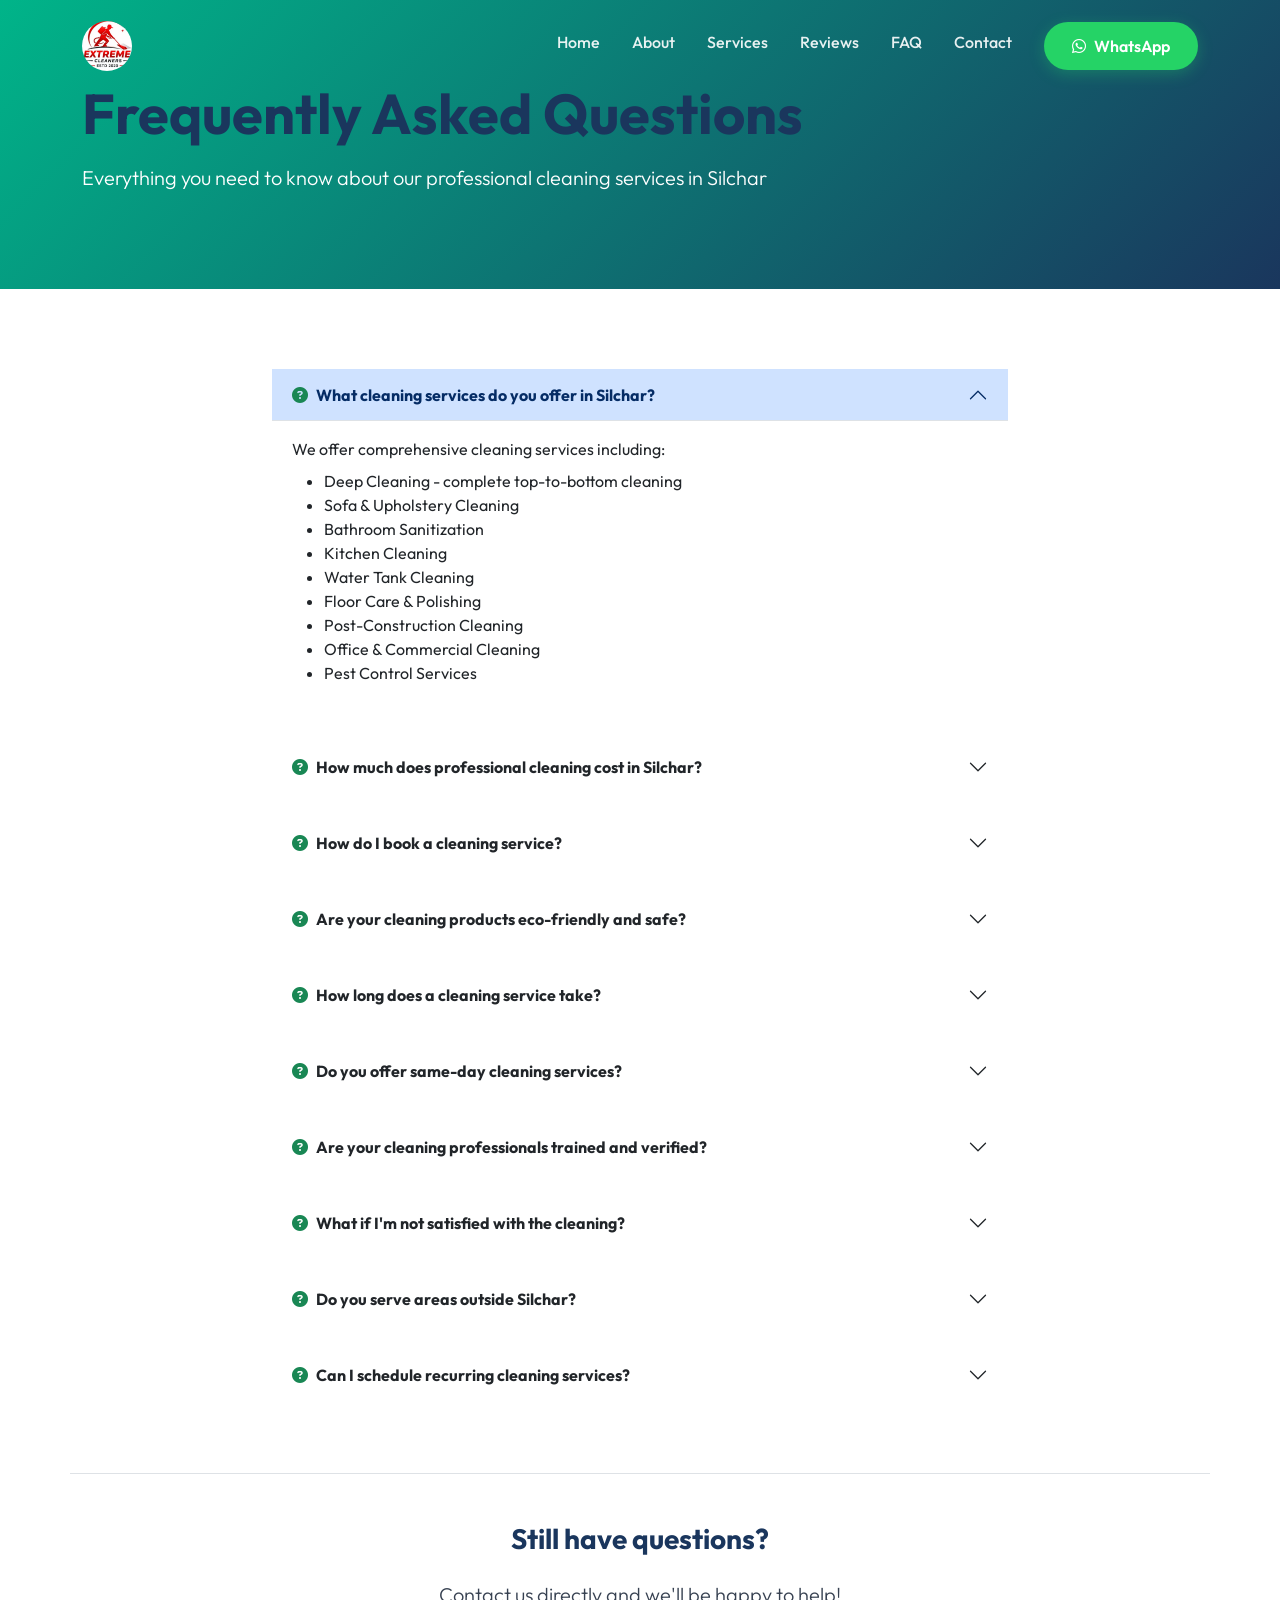
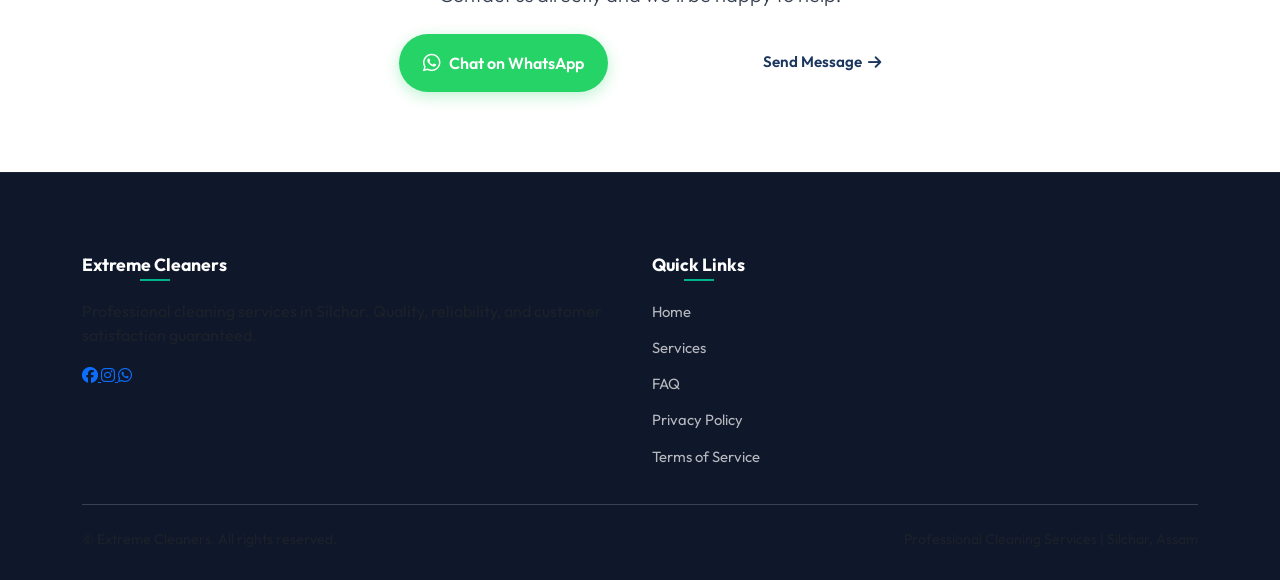
==== faq.html @ c22a032e "first commit" ====
<!DOCTYPE html>
<html lang="en">

<head>
  <meta charset="UTF-8">
  <meta name="viewport" content="width=device-width, initial-scale=1.0">
  <title>FAQ - Professional Cleaning Services in Silchar | Extreme Cleaners</title>
  <meta name="description"
    content="Frequently asked questions about professional cleaning services in Silchar. Learn about our services, pricing, booking process, and cleaning expertise.">
  <meta name="keywords" content="cleaning services FAQ Silchar, professional cleaning questions, booking cleaning services">
  <meta name="robots" content="index, follow">
  <link rel="canonical" href="https://yourwebsite.com/faq.html">

  <!-- Bootstrap 5 CSS -->
  <link href="https://cdn.jsdelivr.net/npm/bootstrap@5.3.2/dist/css/bootstrap.min.css" rel="stylesheet">
  <!-- FontAwesome 6 Icons -->
  <link href="https://cdnjs.cloudflare.com/ajax/libs/font-awesome/6.4.2/css/all.min.css" rel="stylesheet">
  <!-- Custom CSS -->
  <link href="css/style.css" rel="stylesheet">

  <!-- Schema Markup - FAQPage -->
  <script type="application/ld+json">
  {
    "@context": "https://schema.org",
    "@type": "FAQPage",
    "mainEntity": [
      {
        "@type": "Question",
        "name": "What cleaning services do you offer in Silchar?",
        "acceptedAnswer": {
          "@type": "Answer",
          "text": "We offer comprehensive cleaning services including deep cleaning, sofa cleaning, bathroom sanitization, kitchen cleaning, water tank cleaning, floor care, post-construction cleaning, office cleaning, and pest control services across Silchar and surrounding areas."
        }
      },
      {
        "@type": "Question",
        "name": "How much does professional cleaning cost in Silchar?",
        "acceptedAnswer": {
          "@type": "Answer",
          "text": "Our pricing is transparent and affordable. Bathroom cleaning starts at ₹499, sofa cleaning at ₹799, and deep cleaning at ₹1,499. Prices may vary based on property size and specific requirements. Contact us for a free quote."
        }
      },
      {
        "@type": "Question",
        "name": "How do I book a cleaning service?",
        "acceptedAnswer": {
          "@type": "Answer",
          "text": "Booking is easy! Simply click 'Book on WhatsApp' or call us at +919706459608. You can also fill out our contact form on the website. We'll confirm your booking within 24 hours."
        }
      },
      {
        "@type": "Question",
        "name": "Are your cleaning products eco-friendly?",
        "acceptedAnswer": {
          "@type": "Answer",
          "text": "Yes! We use industry-approved, eco-friendly cleaning products that are safe for your family, pets, and the environment. Our products are effective yet gentle on surfaces."
        }
      },
      {
        "@type": "Question",
        "name": "How long does a cleaning service take?",
        "acceptedAnswer": {
          "@type": "Answer",
          "text": "Duration depends on the property size and type of cleaning. Bathroom cleaning typically takes 1-2 hours, sofa cleaning 30-45 minutes, and deep cleaning 3-6 hours. We'll provide an estimate during booking."
        }
      },
      {
        "@type": "Question",
        "name": "Do you offer same-day cleaning services?",
        "acceptedAnswer": {
          "@type": "Answer",
          "text": "Yes, we offer same-day cleaning services subject to availability. Contact us as soon as possible with your requirements, and we'll do our best to accommodate your request."
        }
      },
      {
        "@type": "Question",
        "name": "Are your cleaning professionals trained and verified?",
        "acceptedAnswer": {
          "@type": "Answer",
          "text": "Absolutely! All our cleaning professionals are trained, verified, and background-checked. We ensure high standards of professionalism and reliability."
        }
      },
      {
        "@type": "Question",
        "name": "What if I'm not satisfied with the cleaning?",
        "acceptedAnswer": {
          "@type": "Answer",
          "text": "Customer satisfaction is our priority. If you're not satisfied, we'll re-clean the area at no extra charge or provide a full refund within 48 hours."
        }
      },
      {
        "@type": "Question",
        "name": "Do you serve areas outside Silchar?",
        "acceptedAnswer": {
          "@type": "Answer",
          "text": "While we primarily serve Silchar and the Barak Valley region, we may be able to accommodate requests from nearby areas. Contact us to check availability for your location."
        }
      },
      {
        "@type": "Question",
        "name": "Can I schedule recurring cleaning services?",
        "acceptedAnswer": {
          "@type": "Answer",
          "text": "Yes! We offer flexible recurring cleaning plans - weekly, bi-weekly, or monthly. Regular cleaning helps maintain your space and often comes at a discounted rate."
        }
      }
    ]
  }
  </script>
</head>

<body>
  <!-- Header / Navbar -->
  <nav class="navbar navbar-expand-lg navbar-custom">
    <div class="container">
      <a class="navbar-brand" href="index.html">
        <img src="images/logo.jpg" alt="Extreme Cleaners Logo" class="logo-img">
      </a>
      <button class="navbar-toggler" type="button" data-bs-toggle="collapse" data-bs-target="#navbarNav"
        aria-controls="navbarNav" aria-expanded="false" aria-label="Toggle navigation">
        <span class="toggler-icon"></span>
        <span class="toggler-icon"></span>
        <span class="toggler-icon"></span>
      </button>
      <div class="collapse navbar-collapse" id="navbarNav">
        <ul class="navbar-nav ms-auto">
          <li class="nav-item">
            <a class="nav-link" href="index.html#home">Home</a>
          </li>
          <li class="nav-item">
            <a class="nav-link" href="index.html#about">About</a>
          </li>
          <li class="nav-item">
            <a class="nav-link" href="index.html#services">Services</a>
          </li>
          <li class="nav-item">
            <a class="nav-link" href="index.html#reviews">Reviews</a>
          </li>
          <li class="nav-item">
            <a class="nav-link" href="faq.html">FAQ</a>
          </li>
          <li class="nav-item">
            <a class="nav-link" href="index.html#contact">Contact</a>
          </li>
          <li class="nav-item ms-lg-3 mt-3 mt-lg-0">
            <a href="https://wa.me/919706459608?text=Hi%20Extreme%20Cleaners!%20I%20have%20a%20question%20about%20your%20services."
              target="_blank" class="btn-whatsapp" aria-label="WhatsApp">
              <i class="fa-brands fa-whatsapp"></i>
              <span class="btn-whatsapp-text">WhatsApp</span>
            </a>
          </li>
        </ul>
      </div>
    </div>
  </nav>

  <!-- FAQ Hero Section -->
  <section class="section-padding" style="background: linear-gradient(135deg, #00B489 0%, #1A365D 100%); color: white;">
    <div class="container">
      <h1 class="display-4 fw-bold mb-3">Frequently Asked Questions</h1>
      <p class="lead">Everything you need to know about our professional cleaning services in Silchar</p>
    </div>
  </section>

  <!-- FAQ Content -->
  <section class="section-padding">
    <div class="container">
      <div class="row">
        <div class="col-lg-8 mx-auto">
          <!-- Question 1 -->
          <div class="accordion accordion-flush mb-4" id="faqAccordion1">
            <div class="accordion-item">
              <h2 class="accordion-header">
                <button class="accordion-button fw-bold" type="button" data-bs-toggle="collapse"
                  data-bs-target="#faq1">
                  <i class="fa-solid fa-question-circle me-2 text-success"></i>
                  What cleaning services do you offer in Silchar?
                </button>
              </h2>
              <div id="faq1" class="accordion-collapse collapse show" data-bs-parent="#faqAccordion1">
                <div class="accordion-body">
                  We offer comprehensive cleaning services including:
                  <ul class="mt-2">
                    <li>Deep Cleaning - complete top-to-bottom cleaning</li>
                    <li>Sofa & Upholstery Cleaning</li>
                    <li>Bathroom Sanitization</li>
                    <li>Kitchen Cleaning</li>
                    <li>Water Tank Cleaning</li>
                    <li>Floor Care & Polishing</li>
                    <li>Post-Construction Cleaning</li>
                    <li>Office & Commercial Cleaning</li>
                    <li>Pest Control Services</li>
                  </ul>
                </div>
              </div>
            </div>
          </div>

          <!-- Question 2 -->
          <div class="accordion accordion-flush mb-4" id="faqAccordion2">
            <div class="accordion-item">
              <h2 class="accordion-header">
                <button class="accordion-button fw-bold collapsed" type="button" data-bs-toggle="collapse"
                  data-bs-target="#faq2">
                  <i class="fa-solid fa-question-circle me-2 text-success"></i>
                  How much does professional cleaning cost in Silchar?
                </button>
              </h2>
              <div id="faq2" class="accordion-collapse collapse" data-bs-parent="#faqAccordion2">
                <div class="accordion-body">
                  Our pricing is transparent and competitive:
                  <ul class="mt-2">
                    <li><strong>Bathroom Cleaning:</strong> Starting ₹499</li>
                    <li><strong>Sofa Cleaning:</strong> Starting ₹799</li>
                    <li><strong>Deep Cleaning:</strong> Starting ₹1,499</li>
                    <li><strong>Water Tank Cleaning:</strong> Starting ₹800</li>
                  </ul>
                  <p class="mt-2">Prices vary based on property size and specific requirements. We provide free quotes for all services.</p>
                </div>
              </div>
            </div>
          </div>

          <!-- Question 3 -->
          <div class="accordion accordion-flush mb-4" id="faqAccordion3">
            <div class="accordion-item">
              <h2 class="accordion-header">
                <button class="accordion-button fw-bold collapsed" type="button" data-bs-toggle="collapse"
                  data-bs-target="#faq3">
                  <i class="fa-solid fa-question-circle me-2 text-success"></i>
                  How do I book a cleaning service?
                </button>
              </h2>
              <div id="faq3" class="accordion-collapse collapse" data-bs-parent="#faqAccordion3">
                <div class="accordion-body">
                  Booking is quick and easy:
                  <ol class="mt-2">
                    <li>Click <strong>"WhatsApp Us"</strong> button or call <strong>+919706459608</strong></li>
                    <li>Describe your cleaning needs and preferred date/time</li>
                    <li>Receive a free quote within minutes</li>
                    <li>Confirm your booking once you approve the quote</li>
                  </ol>
                  <p class="mt-2">We'll confirm your booking within 24 hours and send you reminders before the service date.</p>
                </div>
              </div>
            </div>
          </div>

          <!-- Question 4 -->
          <div class="accordion accordion-flush mb-4" id="faqAccordion4">
            <div class="accordion-item">
              <h2 class="accordion-header">
                <button class="accordion-button fw-bold collapsed" type="button" data-bs-toggle="collapse"
                  data-bs-target="#faq4">
                  <i class="fa-solid fa-question-circle me-2 text-success"></i>
                  Are your cleaning products eco-friendly and safe?
                </button>
              </h2>
              <div id="faq4" class="accordion-collapse collapse" data-bs-parent="#faqAccordion4">
                <div class="accordion-body">
                  Yes! We use industry-approved, eco-friendly cleaning products that are:
                  <ul class="mt-2">
                    <li>Safe for families and pets</li>
                    <li>Environmentally friendly</li>
                    <li>Effective on tough stains and dirt</li>
                    <li>Gentle on all surfaces</li>
                    <li>Non-toxic and biodegradable</li>
                  </ul>
                  <p class="mt-2">Your health and the environment are our priorities.</p>
                </div>
              </div>
            </div>
          </div>

          <!-- Question 5 -->
          <div class="accordion accordion-flush mb-4" id="faqAccordion5">
            <div class="accordion-item">
              <h2 class="accordion-header">
                <button class="accordion-button fw-bold collapsed" type="button" data-bs-toggle="collapse"
                  data-bs-target="#faq5">
                  <i class="fa-solid fa-question-circle me-2 text-success"></i>
                  How long does a cleaning service take?
                </button>
              </h2>
              <div id="faq5" class="accordion-collapse collapse" data-bs-parent="#faqAccordion5">
                <div class="accordion-body">
                  Duration depends on the service type:
                  <ul class="mt-2">
                    <li><strong>Bathroom Cleaning:</strong> 1-2 hours</li>
                    <li><strong>Sofa Cleaning:</strong> 30-45 minutes</li>
                    <li><strong>Kitchen Cleaning:</strong> 1-3 hours</li>
                    <li><strong>Deep Cleaning (1-2 BHK):</strong> 3-5 hours</li>
                    <li><strong>Deep Cleaning (3-4 BHK):</strong> 6-8 hours</li>
                  </ul>
                  <p class="mt-2">We'll provide a detailed time estimate during your booking consultation.</p>
                </div>
              </div>
            </div>
          </div>

          <!-- Question 6 -->
          <div class="accordion accordion-flush mb-4" id="faqAccordion6">
            <div class="accordion-item">
              <h2 class="accordion-header">
                <button class="accordion-button fw-bold collapsed" type="button" data-bs-toggle="collapse"
                  data-bs-target="#faq6">
                  <i class="fa-solid fa-question-circle me-2 text-success"></i>
                  Do you offer same-day cleaning services?
                </button>
              </h2>
              <div id="faq6" class="accordion-collapse collapse" data-bs-parent="#faqAccordion6">
                <div class="accordion-body">
                  Yes! We offer same-day cleaning services based on availability. Contact us as soon as possible with your cleaning requirements, and we'll do our best to accommodate your urgent request. For faster response, use our WhatsApp contact option.
                </div>
              </div>
            </div>
          </div>

          <!-- Question 7 -->
          <div class="accordion accordion-flush mb-4" id="faqAccordion7">
            <div class="accordion-item">
              <h2 class="accordion-header">
                <button class="accordion-button fw-bold collapsed" type="button" data-bs-toggle="collapse"
                  data-bs-target="#faq7">
                  <i class="fa-solid fa-question-circle me-2 text-success"></i>
                  Are your cleaning professionals trained and verified?
                </button>
              </h2>
              <div id="faq7" class="accordion-collapse collapse" data-bs-parent="#faqAccordion7">
                <div class="accordion-body">
                  Absolutely! All our professionals are:
                  <ul class="mt-2">
                    <li>Trained in professional cleaning techniques</li>
                    <li>Background-checked and verified</li>
                    <li>Experienced in their respective areas</li>
                    <li>Equipped with proper safety certifications</li>
                    <li>Committed to maintaining hygiene standards</li>
                  </ul>
                  <p class="mt-2">Your safety and trust are our highest priority.</p>
                </div>
              </div>
            </div>
          </div>

          <!-- Question 8 -->
          <div class="accordion accordion-flush mb-4" id="faqAccordion8">
            <div class="accordion-item">
              <h2 class="accordion-header">
                <button class="accordion-button fw-bold collapsed" type="button" data-bs-toggle="collapse"
                  data-bs-target="#faq8">
                  <i class="fa-solid fa-question-circle me-2 text-success"></i>
                  What if I'm not satisfied with the cleaning?
                </button>
              </h2>
              <div id="faq8" class="accordion-collapse collapse" data-bs-parent="#faqAccordion8">
                <div class="accordion-body">
                  Customer satisfaction is our guarantee! If you're not completely satisfied:
                  <ul class="mt-2">
                    <li>We'll re-clean any specific areas at no extra charge</li>
                    <li>We offer a full refund within 48 hours if needed</li>
                    <li>Contact us immediately if you have any concerns</li>
                  </ul>
                  <p class="mt-2">We're confident you'll love our work, but your satisfaction comes first.</p>
                </div>
              </div>
            </div>
          </div>

          <!-- Question 9 -->
          <div class="accordion accordion-flush mb-4" id="faqAccordion9">
            <div class="accordion-item">
              <h2 class="accordion-header">
                <button class="accordion-button fw-bold collapsed" type="button" data-bs-toggle="collapse"
                  data-bs-target="#faq9">
                  <i class="fa-solid fa-question-circle me-2 text-success"></i>
                  Do you serve areas outside Silchar?
                </button>
              </h2>
              <div id="faq9" class="accordion-collapse collapse" data-bs-parent="#faqAccordion9">
                <div class="accordion-body">
                  We primarily serve Silchar and the Barak Valley region. However, we may be able to accommodate requests from nearby areas depending on:
                  <ul class="mt-2">
                    <li>Distance from Silchar</li>
                    <li>Service type requested</li>
                    <li>Current booking schedule</li>
                  </ul>
                  <p class="mt-2">Contact us to check availability for your specific location.</p>
                </div>
              </div>
            </div>
          </div>

          <!-- Question 10 -->
          <div class="accordion accordion-flush mb-4" id="faqAccordion10">
            <div class="accordion-item">
              <h2 class="accordion-header">
                <button class="accordion-button fw-bold collapsed" type="button" data-bs-toggle="collapse"
                  data-bs-target="#faq10">
                  <i class="fa-solid fa-question-circle me-2 text-success"></i>
                  Can I schedule recurring cleaning services?
                </button>
              </h2>
              <div id="faq10" class="accordion-collapse collapse" data-bs-parent="#faqAccordion10">
                <div class="accordion-body">
                  Yes! We offer flexible recurring cleaning plans:
                  <ul class="mt-2">
                    <li><strong>Weekly Cleaning:</strong> Maintain consistent cleanliness</li>
                    <li><strong>Bi-Weekly Cleaning:</strong> Perfect for families</li>
                    <li><strong>Monthly Cleaning:</strong> Cost-effective option</li>
                    <li><strong>Custom Schedules:</strong> Based on your needs</li>
                  </ul>
                  <p class="mt-2">Regular cleaning helps maintain your space and often comes at discounted rates.</p>
                </div>
              </div>
            </div>
          </div>
        </div>
      </div>

      <!-- CTA Section -->
      <div class="row mt-5 pt-5 border-top">
        <div class="col-lg-8 mx-auto text-center">
          <h3 class="mb-4">Still have questions?</h3>
          <p class="lead mb-4">Contact us directly and we'll be happy to help!</p>
          <div class="d-flex flex-wrap gap-3 justify-content-center">
            <a href="https://wa.me/919706459608?text=Hi%20Extreme%20Cleaners!%20I%20have%20a%20question%20about%20your%20services."
              target="_blank" class="btn-whatsapp py-3 px-4 fs-6">
              <i class="fa-brands fa-whatsapp fs-5"></i> Chat on WhatsApp
            </a>
            <a href="tel:+919706459608" class="btn-call py-3 px-4 fs-6">
              <i class="fa-solid fa-phone"></i> Call Us
            </a>
            <a href="index.html#contact" class="btn-learn-more text-decoration-none">
              Send Message <i class="fa-solid fa-arrow-right"></i>
            </a>
          </div>
        </div>
      </div>
    </div>
  </section>

  <!-- Footer -->
  <footer class="footer">
    <div class="container">
      <div class="row g-4">
        <!-- Brand Section -->
        <div class="col-md-6">
          <h4 class="footer-title">Extreme Cleaners</h4>
          <p class="text-muted">Professional cleaning services in Silchar. Quality, reliability, and customer satisfaction guaranteed.</p>
          <div class="social-links">
            <a href="https://www.facebook.com/extremecleaners" target="_blank" class="social-link" aria-label="Facebook">
              <i class="fa-brands fa-facebook"></i>
            </a>
            <a href="https://www.instagram.com/extremecleaners" target="_blank" class="social-link" aria-label="Instagram">
              <i class="fa-brands fa-instagram"></i>
            </a>
            <a href="https://wa.me/919706459608" target="_blank" class="social-link" aria-label="WhatsApp">
              <i class="fa-brands fa-whatsapp"></i>
            </a>
          </div>
        </div>

        <!-- Quick Links -->
        <div class="col-md-6">
          <h4 class="footer-title">Quick Links</h4>
          <ul class="footer-links">
            <li><a href="index.html">Home</a></li>
            <li><a href="index.html#services">Services</a></li>
            <li><a href="faq.html">FAQ</a></li>
            <li><a href="privacy-policy.html">Privacy Policy</a></li>
            <li><a href="terms-of-service.html">Terms of Service</a></li>
          </ul>
        </div>
      </div>

      <hr class="my-4">

      <div class="row align-items-center">
        <div class="col-md-6">
          <p class="text-muted small mb-0">&copy; <span id="current-year"></span> Extreme Cleaners. All rights reserved.</p>
        </div>
        <div class="col-md-6 text-md-end">
          <p class="text-muted small mb-0">Professional Cleaning Services | Silchar, Assam</p>
        </div>
      </div>
    </div>
  </footer>

  <!-- Bootstrap JS -->
  <script src="https://cdn.jsdelivr.net/npm/bootstrap@5.3.2/dist/js/bootstrap.bundle.min.js"></script>
  <!-- Custom JS -->
  <script src="js/main.js"></script>
</body>

</html>
---- css/style.css ----
/* Google Fonts: Outfit */
@import url('https://fonts.googleapis.com/css2?family=Outfit:wght@300;400;500;600;700;800&display=swap');

:root {
  --primary-color: #00B489;
  --primary-hover: #009672;
  --secondary-color: #1A365D;
  --dark-color: #111827;
  --light-color: #F9FAFB;
  --whatsapp-color: #25D366;
  --whatsapp-hover: #20BA5A;
  --body-font: 'Outfit', sans-serif;
  --transition-smooth: all 0.3s cubic-bezier(0.4, 0, 0.2, 1);
  --box-shadow-premium: 0 10px 30px -10px rgba(0, 0, 0, 0.08);
  --box-shadow-hover: 0 20px 40px -15px rgba(0, 180, 137, 0.15);
}

/* Base Styles */
html,
body {
  font-family: var(--body-font);
  color: #374151;
  background-color: #FFFFFF;
  overflow-x: hidden;
}

body {
  scroll-behavior: smooth;
}

h1,
h2,
h3,
h4,
h5,
h6 {
  font-weight: 700;
  color: var(--secondary-color);
}

/* Custom Green Gradient Text */
.text-gradient-green {
  background: linear-gradient(135deg, #00B489 0%, #00d6a3 100%);
  -webkit-background-clip: text;
  -webkit-text-fill-color: transparent;
  display: inline-block;
}

/* Custom Buttons */
.btn-whatsapp {
  background-color: var(--whatsapp-color);
  color: #FFFFFF;
  font-weight: 600;
  padding: 0.75rem 1.75rem;
  border-radius: 50px;
  border: none;
  display: inline-flex;
  align-items: center;
  gap: 8px;
  box-shadow: 0 4px 15px rgba(37, 211, 102, 0.3);
  transition: var(--transition-smooth);
  text-decoration: none;
}

.btn-whatsapp-icon {
  padding: 0.75rem;
  width: 46px;
  min-width: 46px;
  justify-content: center;
  gap: 0;
}

.btn-whatsapp:hover,
.btn-whatsapp:focus {
  background-color: var(--whatsapp-hover);
  color: #FFFFFF;
  transform: translateY(-2px);
  box-shadow: 0 8px 20px rgba(37, 211, 102, 0.4);
}

.btn-call {
  background-color: rgba(255, 255, 255, 0.15);
  backdrop-filter: blur(10px);
  -webkit-backdrop-filter: blur(10px);
  color: #FFFFFF;
  font-weight: 600;
  padding: 0.75rem 1.75rem;
  border-radius: 50px;
  border: 1px solid rgba(255, 255, 255, 0.3);
  display: inline-flex;
  align-items: center;
  gap: 8px;
  transition: var(--transition-smooth);
  text-decoration: none;
}

.btn-call:hover {
  background-color: #FFFFFF;
  color: var(--secondary-color);
  border-color: #FFFFFF;
  transform: translateY(-2px);
}

/* Sticky Navbar */
.navbar-custom {
  position: fixed;
  top: 0;
  left: 0;
  right: 0;
  z-index: 1000;
  padding: 1rem 0;
  transition: var(--transition-smooth);
  background-color: transparent;
}

.navbar-custom.scrolled {
  background-color: #FFFFFF;
  padding: 0.75rem 0;
  box-shadow: 0 4px 20px rgba(0, 0, 0, 0.05);
}

.navbar-custom .navbar-brand {
  font-weight: 800;
  font-size: 1.5rem;
  color: #FFFFFF;
  display: flex;
  align-items: center;
  gap: 8px;
  transition: var(--transition-smooth);
}

.navbar-custom.scrolled .navbar-brand {
  color: var(--secondary-color);
}

.navbar-custom .navbar-brand .logo-img {
  height: 50px;
  width: 50px;
  border-radius: 100%;
  object-fit: contain;
  transition: var(--transition-smooth);
}

.navbar-custom.scrolled .navbar-brand .logo-img {
  height: 40px;
  width: 40px;
}

.navbar-custom .nav-link {
  font-weight: 500;
  color: rgba(255, 255, 255, 0.9);
  padding: 0.5rem 1rem !important;
  transition: var(--transition-smooth);
}

.navbar-custom .nav-link:hover,
.navbar-custom .nav-link.active {
  color: var(--primary-color);
}

.navbar-custom.scrolled .nav-link {
  color: #4B5563;
}

.navbar-custom.scrolled .nav-link:hover,
.navbar-custom.scrolled .nav-link.active {
  color: var(--primary-color);
}

.navbar-custom .navbar-toggler {
  border: none;
  padding: 0.5rem;
  width: 44px;
  height: 44px;
  display: none !important;
  flex-direction: column;
  align-items: center;
  justify-content: center;
  border-radius: 50%;
  transition: transform 0.3s ease;
  background: transparent !important;
}

.navbar-custom .navbar-toggler:hover,
.navbar-custom .navbar-toggler:focus {
  background: transparent !important;
}

.navbar-custom .navbar-toggler:focus {
  box-shadow: none !important;
}

.navbar-custom .toggler-icon {
  width: 24px;
  height: 2px;
  background-color: #FFFFFF;
  display: block;
  margin: 4px 0;
  transition: transform 0.35s ease, opacity 0.35s ease, width 0.35s ease;
  transform-origin: center;
  opacity: 1;
  transform: none;
}

.navbar-custom.scrolled .toggler-icon {
  background-color: var(--secondary-color);
}

.navbar-custom .navbar-toggler[aria-expanded="false"] .toggler-icon {
  opacity: 1;
  transform: none;
}

.navbar-custom .navbar-toggler[aria-expanded="true"] .toggler-icon:nth-child(1) {
  transform: translateY(8px) rotate(45deg);
}

.navbar-custom .navbar-toggler[aria-expanded="true"] .toggler-icon:nth-child(2) {
  opacity: 0;
  transform: scaleX(0);
}

.navbar-custom .navbar-toggler[aria-expanded="true"] .toggler-icon:nth-child(3) {
  transform: translateY(-8px) rotate(-45deg);
}

/* Hero Section */
.hero-section {
  position: relative;
  min-height: 100vh;
  display: flex;
  align-items: center;
  padding: 120px 0 80px 0;
  background-size: cover;
  background-position: center;
  background-repeat: no-repeat;
  color: #FFFFFF;
  overflow: hidden;
}

.hero-overlay {
  position: absolute;
  top: 0;
  left: 0;
  right: 0;
  bottom: 0;
  background: linear-gradient(135deg, rgba(26, 54, 93, 0.9) 0%, rgba(17, 24, 39, 0.8) 100%);
  z-index: 1;
}

.hero-content {
  position: relative;
  z-index: 2;
}

.hero-badge {
  background-color: rgba(255, 255, 255, 0.08);
  border: 1px solid rgba(255, 255, 255, 0.15);
  backdrop-filter: blur(10px);
  -webkit-backdrop-filter: blur(10px);
  padding: 6px 16px;
  border-radius: 50px;
  font-size: 0.875rem;
  font-weight: 500;
  display: inline-flex;
  align-items: center;
  gap: 8px;
  margin-bottom: 1.5rem;
}

.hero-badge .status-dot {
  width: 8px;
  height: 8px;
  background-color: var(--primary-color);
  border-radius: 50%;
  display: inline-block;
  box-shadow: 0 0 10px var(--primary-color);
}

.hero-title {
  font-size: 3.5rem;
  font-weight: 800;
  line-height: 1.2;
  margin-bottom: 1.5rem;
  color: #eef1f5;
}

@media (max-width: 768px) {
  .hero-title {
    font-size: 2.5rem;
  }
}

.hero-desc {
  font-size: 1.125rem;
  color: rgba(255, 255, 255, 0.8);
  max-width: 650px;
  margin-bottom: 2.5rem;
  line-height: 1.6;
}

/* Hero Trust Ribbon */
.hero-ribbon {
  position: relative;
  z-index: 2;
  margin-top: 4rem;
}

.ribbon-item {
  background-color: rgba(255, 255, 255, 0.08);
  border: 1px solid rgba(255, 255, 255, 0.12);
  backdrop-filter: blur(10px);
  -webkit-backdrop-filter: blur(10px);
  padding: 10px 20px;
  border-radius: 50px;
  display: inline-flex;
  align-items: center;
  gap: 10px;
  font-size: 0.9rem;
  font-weight: 500;
  color: #FFFFFF;
  margin: 5px;
}

.ribbon-item i {
  color: var(--primary-color);
}

/* Sections General */
.section-padding {
  padding: 80px 0;
}

.section-title-tag {
  font-size: 0.875rem;
  font-weight: 700;
  color: var(--primary-color);
  letter-spacing: 2px;
  text-transform: uppercase;
  margin-bottom: 0.5rem;
  display: block;
}

.section-title {
  font-size: 2.25rem;
  font-weight: 800;
  color: var(--secondary-color);
  margin-bottom: 1rem;
}

.section-desc {
  color: #6B7280;
  max-width: 600px;
  margin: 0 auto 3rem auto;
  font-size: 1.05rem;
}

/* About Section Styles */
.about-img-wrapper {
  position: relative;
  padding: 10px;
}

.about-img-wrapper img {
  border: 8px solid #FFFFFF;
  box-shadow: 0 20px 40px rgba(0, 0, 0, 0.08);
  transition: var(--transition-smooth);
}

.about-img-wrapper:hover img {
  transform: translateY(-5px);
  box-shadow: 0 25px 50px rgba(0, 180, 137, 0.12);
}

/* Floating Experience Badge */
.experience-badge {
  position: absolute;
  bottom: 30px;
  right: -20px;
  background: linear-gradient(135deg, var(--secondary-color) 0%, #2A4365 100%);
  color: #FFFFFF;
  padding: 1.25rem 1.75rem;
  border-radius: 20px;
  box-shadow: 0 15px 30px rgba(26, 54, 93, 0.25);
  display: flex;
  align-items: center;
  gap: 15px;
  border: 1px solid rgba(255, 255, 255, 0.1);
  z-index: 10;
}

.exp-years {
  font-size: 2.25rem;
  font-weight: 800;
  line-height: 1;
  background: linear-gradient(135deg, #00B489 0%, #00d6a3 100%);
  -webkit-background-clip: text;
  -webkit-text-fill-color: transparent;
}

.exp-text {
  font-size: 0.85rem;
  font-weight: 600;
  line-height: 1.3;
  letter-spacing: 0.5px;
  text-transform: uppercase;
}

.about-lead {
  font-size: 1.15rem;
  font-weight: 600;
  color: var(--secondary-color);
  line-height: 1.6;
  margin-bottom: 1rem;
}

.about-content-wrapper {
  margin-bottom: 1rem;
}

.about-expandable-text {
  max-height: 0;
  overflow: hidden;
  opacity: 0;
  transition: max-height 0.5s cubic-bezier(0.4, 0, 0.2, 1),
              opacity 0.4s ease;
}

.about-expandable-text.show {
  max-height: 600px;
  opacity: 1;
}

.about-expandable-text .about-text {
  margin-bottom: 1rem;
}

.about-read-more-btn {
  display: inline-flex;
  align-items: center;
  gap: 6px;
  background: none;
  border: 1.5px solid var(--primary-color);
  color: var(--primary-color);
  font-size: 0.875rem;
  font-weight: 600;
  font-family: var(--body-font);
  padding: 6px 18px;
  border-radius: 50px;
  cursor: pointer;
  transition: var(--transition-smooth);
  margin-top: 4px;
}

.about-read-more-btn:hover {
  background: var(--primary-color);
  color: #FFFFFF;
}

.about-read-more-btn i {
  font-size: 0.7rem;
  transition: transform 0.3s ease;
}

.about-read-more-btn.active i {
  transform: rotate(180deg);
}

.about-text {
  font-size: 0.975rem;
  line-height: 1.6;
}

/* Feature Cards */
.about-feature-card {
  background: var(--light-color);
  border: 1px solid rgba(0, 0, 0, 0.03);
  padding: 1.25rem;
  border-radius: 16px;
  transition: var(--transition-smooth);
}

.about-feature-card:hover {
  background: #FFFFFF;
  border-color: rgba(0, 180, 137, 0.15);
  box-shadow: 0 10px 25px rgba(0, 180, 137, 0.05);
  transform: translateY(-3px);
}

.about-feature-icon {
  width: 44px;
  height: 44px;
  background-color: #E6F8F3;
  color: var(--primary-color);
  border-radius: 12px;
  display: flex;
  align-items: center;
  justify-content: center;
  font-size: 1.1rem;
  margin-bottom: 0.75rem;
}

.about-feature-card:hover .about-feature-icon {
  background-color: var(--primary-color);
  color: #FFFFFF;
  box-shadow: 0 4px 12px rgba(0, 180, 137, 0.25);
  transition: var(--transition-smooth);
}

.about-feature-title {
  font-size: 1rem;
  font-weight: 700;
  margin-bottom: 0.35rem;
  color: var(--secondary-color);
}

.about-feature-desc {
  font-size: 0.85rem;
  margin-bottom: 0;
  line-height: 1.4;
}

@media (max-width: 576px) {
  .about-feature-col {
    flex: 0 0 50%;
    max-width: 50%;
  }

  .hero-cta-group {
    flex-wrap: wrap;
  }

  .hero-cta-group .btn-whatsapp,
  .hero-cta-group .btn-learn-more {
    flex: 1 1 calc(50% - 0.5rem);
    min-width: 0;
    width: calc(50% - 0.5rem);
    justify-content: center;
  }
}

/* Learn More Link */
.btn-learn-more {
  color: var(--secondary-color);
  font-weight: 600;
  font-size: 0.95rem;
  display: inline-flex;
  align-items: center;
  gap: 6px;
  transition: var(--transition-smooth);
}

.btn-learn-more:hover {
  color: var(--primary-color);
  transform: translateX(3px);
}

/* Floating Animation */
@keyframes float {
  0% { transform: translateY(0px); }
  50% { transform: translateY(-10px); }
  100% { transform: translateY(0px); }
}

.animate-float {
  animation: float 4s ease-in-out infinite;
}

/* Responsive adjustment for experience badge */
@media (max-width: 576px) {
  .experience-badge {
    right: 10px;
    bottom: 10px;
    padding: 0.75rem 1.25rem;
  }
  .exp-years {
    font-size: 1.75rem;
  }
}

/* Service Cards */
.service-card {
  background: #FFFFFF;
  border-radius: 20px;
  overflow: hidden;
  box-shadow: var(--box-shadow-premium);
  transition: var(--transition-smooth);
  border: 1px solid rgba(0, 0, 0, 0.03);
  height: 100%;
  display: flex;
  flex-direction: column;
}

.service-card:hover {
  transform: translateY(-8px);
  box-shadow: var(--box-shadow-hover);
  border-color: rgba(0, 180, 137, 0.15);
}

.service-img-wrapper {
  position: relative;
  height: 220px;
  overflow: hidden;
}

.service-img {
  width: 100%;
  height: 100%;
  object-fit: cover;
  transition: var(--transition-smooth);
}

.service-card:hover .service-img {
  transform: scale(1.05);
}

.service-icon-badge {
  position: absolute;
  bottom: -20px;
  left: 24px;
  width: 48px;
  height: 48px;
  background-color: var(--primary-color);
  color: #FFFFFF;
  border-radius: 12px;
  display: flex;
  align-items: center;
  justify-content: center;
  font-size: 1.25rem;
  box-shadow: 0 4px 15px rgba(0, 180, 137, 0.3);
  z-index: 2;
}

.service-body {
  padding: 2.5rem 1.5rem 1.5rem 1.5rem;
  flex-grow: 1;
  display: flex;
  flex-direction: column;
}

.service-title {
  font-size: 1.25rem;
  font-weight: 700;
  margin-bottom: 0.75rem;
}

.service-desc-text {
  font-size: 0.95rem;
  color: #6B7280;
  line-height: 1.5;
  margin-bottom: 1.25rem;
  flex-grow: 1;
}

.service-pricing {
  background-color: #E6F8F3;
  color: var(--primary-hover);
  padding: 6px 14px;
  border-radius: 50px;
  font-size: 0.85rem;
  font-weight: 600;
  align-self: flex-start;
  margin-bottom: 1.25rem;
  display: inline-block;
}

.service-card .btn-whatsapp {
  width: 100%;
  justify-content: center;
}

/* Coming Soon Service Card */
.service-card-coming-soon {
  border: 2px dashed rgba(0, 180, 137, 0.35);
  background: linear-gradient(135deg, #f0fdf9 0%, #ecfdf5 50%, #f0f9ff 100%);
}

.service-card-coming-soon:hover {
  border-color: var(--primary-color);
  background: linear-gradient(135deg, #e6f8f3 0%, #e0f7ef 50%, #e8f4fd 100%);
}

.coming-soon-visual {
  height: 220px;
  display: flex;
  flex-direction: column;
  align-items: center;
  justify-content: center;
  gap: 20px;
  background: linear-gradient(135deg, rgba(0, 180, 137, 0.06) 0%, rgba(37, 99, 235, 0.04) 100%);
  position: relative;
  overflow: hidden;
}

.coming-soon-visual::before {
  content: '';
  position: absolute;
  width: 200px;
  height: 200px;
  border-radius: 50%;
  background: radial-gradient(circle, rgba(0, 180, 137, 0.08) 0%, transparent 70%);
  top: 50%;
  left: 50%;
  transform: translate(-50%, -50%);
}

.coming-soon-icon-wrapper {
  width: 72px;
  height: 72px;
  border-radius: 50%;
  background: linear-gradient(135deg, var(--primary-color) 0%, #00d6a3 100%);
  display: flex;
  align-items: center;
  justify-content: center;
  font-size: 1.75rem;
  color: #FFFFFF;
  box-shadow: 0 8px 25px rgba(0, 180, 137, 0.3);
  animation: float 3s ease-in-out infinite;
  position: relative;
  z-index: 1;
}

.coming-soon-dots {
  display: flex;
  gap: 8px;
  position: relative;
  z-index: 1;
}

.coming-soon-dots span {
  width: 8px;
  height: 8px;
  border-radius: 50%;
  background-color: var(--primary-color);
  opacity: 0.4;
  animation: dotBounce 1.4s ease-in-out infinite;
}

.coming-soon-dots span:nth-child(2) {
  animation-delay: 0.2s;
}

.coming-soon-dots span:nth-child(3) {
  animation-delay: 0.4s;
}

@keyframes dotBounce {
  0%, 80%, 100% {
    transform: scale(0.6);
    opacity: 0.3;
  }
  40% {
    transform: scale(1.2);
    opacity: 1;
  }
}

.coming-soon-body {
  text-align: center;
}

.coming-soon-body .service-title {
  color: var(--primary-color);
}

.coming-soon-tag {
  background: linear-gradient(135deg, var(--primary-color) 0%, #00d6a3 100%);
  color: #FFFFFF;
  padding: 5px 16px;
  border-radius: 50px;
  font-size: 0.8rem;
  font-weight: 700;
  letter-spacing: 1px;
  text-transform: uppercase;
  display: inline-block;
  margin-bottom: 1.25rem;
}

/* Before / After Sliders */
.slider-card {
  background-color: #FFFFFF;
  border-radius: 20px;
  overflow: hidden;
  box-shadow: var(--box-shadow-premium);
  border: 1px solid rgba(0, 0, 0, 0.03);
  transition: var(--transition-smooth);
  margin-bottom: 30px;
}

.slider-card:hover {
  box-shadow: 0 15px 35px rgba(0, 0, 0, 0.08);
}

.slider-container {
  position: relative;
  width: 100%;
  height: 250px;
  overflow: hidden;
  user-select: none;
}

.slider-img {
  position: absolute;
  top: 0;
  left: 0;
  width: 100%;
  height: 100%;
  object-fit: cover;
}

/* After image is on top, its width is adjusted by JS */
.after-image-container {
  position: absolute;
  top: 0;
  left: 0;
  width: 100%;
  height: 100%;
  overflow: hidden;
  z-index: 2;
}

.after-image-container img {
  width: 100%;
  height: 100%;
  object-fit: cover;
  pointer-events: none;
}

/* Before image is on the bottom, with CSS filters to make it look dirty */
.before-image-container {
  z-index: 1;
}

.before-image-container img {
  width: 100%;
  height: 100%;
  object-fit: cover;
  /* Let's make it look dirty/aged */
  filter: sepia(0.3) brightness(0.6) contrast(0.85) saturate(0.8);
}

/* Grimy dirty overlay for before image */
.before-image-container::after {
  content: '';
  position: absolute;
  top: 0;
  left: 0;
  right: 0;
  bottom: 0;
  background: radial-gradient(circle, rgba(121, 85, 72, 0.25) 0%, rgba(62, 39, 35, 0.45) 100%);
  pointer-events: none;
  z-index: 2;
}

/* Slider Handle Bar & Circle */
.slider-handle {
  position: absolute;
  top: 0;
  bottom: 0;
  width: 2px;
  background-color: #FFFFFF;
  left: 50%;
  z-index: 3;
  cursor: ew-resize;
}

.slider-button {
  position: absolute;
  top: 50%;
  left: 50%;
  transform: translate(-50%, -50%);
  width: 38px;
  height: 38px;
  background-color: #FFFFFF;
  border-radius: 50%;
  box-shadow: 0 4px 10px rgba(0, 0, 0, 0.25);
  display: flex;
  align-items: center;
  justify-content: center;
  color: var(--secondary-color);
  font-size: 0.9rem;
  pointer-events: none;
}

.slider-button::before,
.slider-button::after {
  content: '';
  position: absolute;
  border: 5px solid transparent;
}

.slider-button::before {
  border-right-color: var(--secondary-color);
  left: 6px;
}

.slider-button::after {
  border-left-color: var(--secondary-color);
  right: 6px;
}

/* Labels on images */
.slider-label {
  position: absolute;
  top: 15px;
  padding: 4px 10px;
  border-radius: 4px;
  font-size: 0.75rem;
  font-weight: 700;
  color: #FFFFFF;
  text-transform: uppercase;
  letter-spacing: 1px;
  z-index: 4;
}

.label-before {
  left: 15px;
  background-color: rgba(220, 38, 38, 0.8);
}

.label-after {
  right: 15px;
  background-color: rgba(0, 180, 137, 0.8);
}

.slider-info {
  padding: 1.25rem 1.5rem;
}

.slider-title-wrapper {
  display: flex;
  align-items: center;
  gap: 8px;
  margin-bottom: 0.25rem;
}

.slider-dot {
  width: 8px;
  height: 8px;
  background-color: var(--primary-color);
  border-radius: 50%;
}

.slider-card-title {
  font-size: 1.05rem;
  font-weight: 700;
  margin: 0;
}

.slider-card-desc {
  font-size: 0.85rem;
  color: #6B7280;
  margin: 0;
}

/* Stats Counter Section */
.why-us-section {
  background-color: var(--light-color);
}

.stat-card {
  background: linear-gradient(135deg, #1e3c72 0%, #2a5298 100%);
  border-radius: 20px;
  padding: 1.35rem 1.25rem;
  text-align: center;
  color: #FFFFFF;
  box-shadow: var(--box-shadow-premium);
  position: relative;
  overflow: hidden;
  height: 100%;
}

.stat-card-1 {
  background: linear-gradient(135deg, #1A365D 0%, #2A4365 100%);
}

.stat-card-2 {
  background: linear-gradient(135deg, #2B6CB0 0%, #3182CE 100%);
}

.stat-card-3 {
  background: linear-gradient(135deg, #00B489 0%, #00d6a3 100%);
}

.stat-card-4 {
  background: linear-gradient(135deg, #0f766e 0%, #0d9488 100%);
}

.stat-number {
  font-size: 2.75rem;
  font-weight: 800;
  margin-bottom: 0.5rem;
  display: block;
}

.stat-label {
  font-size: 0.95rem;
  font-weight: 500;
  opacity: 0.9;
  margin: 0;
}

/* Why Us Grid */
.why-item {
  background: #FFFFFF;
  border-radius: 16px;
  padding: 1.5rem;
  box-shadow: 0 4px 15px rgba(0, 0, 0, 0.02);
  transition: var(--transition-smooth);
  border: 1px solid rgba(0, 0, 0, 0.02);
  display: flex;
  gap: 15px;
  height: 100%;
}

.why-item:hover {
  transform: translateY(-4px);
  box-shadow: var(--box-shadow-premium);
}

.why-icon-box {
  width: 46px;
  height: 46px;
  border-radius: 12px;
  background-color: #E6F8F3;
  color: var(--primary-color);
  display: flex;
  align-items: center;
  justify-content: center;
  font-size: 1.15rem;
  flex-shrink: 0;
}

.why-item-title {
  font-size: 1.1rem;
  font-weight: 700;
  margin-bottom: 0.5rem;
}

.why-item-desc {
  font-size: 0.9rem;
  color: #6B7280;
  line-height: 1.5;
  margin: 0;
}

/* Reviews Carousel Wrapper */
.reviews-carousel-wrapper {
  position: relative;
  display: flex;
  align-items: center;
  gap: 16px;
}

.reviews-carousel-wrapper .reviews-swiper {
  flex: 1;
  min-width: 0;
  overflow: hidden;
  padding-bottom: 40px;
}

/* Reviews Navigation Buttons */
.reviews-nav-btn.swiper-button-next,
.reviews-nav-btn.swiper-button-prev {
  position: relative;
  top: auto;
  left: auto;
  right: auto;
  bottom: auto;
  margin-top: 0;
  width: 48px;
  height: 48px;
  flex-shrink: 0;
  background: #FFFFFF;
  border-radius: 50%;
  box-shadow: 0 4px 16px rgba(0, 0, 0, 0.1);
  border: 1px solid rgba(0, 0, 0, 0.06);
  transition: var(--transition-smooth);
  z-index: 10;
}

.reviews-nav-btn.swiper-button-next::after,
.reviews-nav-btn.swiper-button-prev::after {
  font-size: 16px;
  font-weight: 900;
  color: var(--secondary-color);
  transition: var(--transition-smooth);
}

.reviews-nav-btn.swiper-button-next:hover,
.reviews-nav-btn.swiper-button-prev:hover {
  background: var(--primary-color);
  border-color: var(--primary-color);
  box-shadow: 0 6px 20px rgba(0, 180, 137, 0.35);
  transform: scale(1.08);
}

.reviews-nav-btn.swiper-button-next:hover::after,
.reviews-nav-btn.swiper-button-prev:hover::after {
  color: #FFFFFF;
}

.reviews-nav-btn.swiper-button-next.swiper-button-disabled,
.reviews-nav-btn.swiper-button-prev.swiper-button-disabled {
  opacity: 0.35;
  cursor: not-allowed;
}

/* Swiper Pagination Dots */
.reviews-swiper .swiper-pagination {
  bottom: 0 !important;
  position: relative;
  margin-top: 8px;
}

.reviews-swiper .swiper-pagination-bullet {
  width: 10px;
  height: 10px;
  background: #D1D5DB;
  opacity: 1;
  transition: var(--transition-smooth);
}

.reviews-swiper .swiper-pagination-bullet-active {
  background: var(--primary-color);
  width: 28px;
  border-radius: 5px;
}

/* On medium screens, move buttons below the carousel */
@media (max-width: 1199px) and (min-width: 768px) {
  .reviews-carousel-wrapper {
    flex-direction: column;
    align-items: center;
    gap: 1rem;
  }

  .reviews-carousel-wrapper .reviews-swiper {
    width: 100%;
    order: 1;
  }

  .reviews-nav-btn.swiper-button-prev,
  .reviews-nav-btn.swiper-button-next {
    order: 2;
    position: static;
    transform: none;
    margin: 0 auto;
  }

  .reviews-nav-btn.swiper-button-next:hover,
  .reviews-nav-btn.swiper-button-prev:hover {
    transform: scale(1.08);
  }
}

/* Reviews Section */
.review-card {
  background: #FFFFFF;
  border-radius: 20px;
  padding: 2rem;
  box-shadow: var(--box-shadow-premium);
  border: 1px solid rgba(0, 0, 0, 0.02);
  height: 100%;
  display: flex;
  flex-direction: column;
}

.review-stars {
  color: #FBBF24;
  margin-bottom: 1rem;
}

.review-text {
  font-size: 0.95rem;
  line-height: 1.6;
  color: #4B5563;
  margin-bottom: 0.5rem;
  flex-grow: 1;
  display: -webkit-box;
  -webkit-line-clamp: 3;
  -webkit-box-orient: vertical;
  overflow: hidden;
  transition: all 0.3s ease;
}

.review-text.expanded {
  -webkit-line-clamp: unset;
  display: block;
}

.review-read-more {
  display: none;
  background: none;
  border: none;
  padding: 0;
  color: var(--primary-color);
  font-size: 0.85rem;
  font-weight: 600;
  cursor: pointer;
  margin-bottom: 1rem;
  font-family: var(--body-font);
  transition: var(--transition-smooth);
}

.review-read-more:hover {
  color: var(--primary-hover);
  text-decoration: underline;
}

.review-read-more.visible {
  display: inline-block;
}

.review-user {
  display: flex;
  align-items: center;
  gap: 12px;
}

.review-avatar {
  width: 48px;
  height: 48px;
  border-radius: 50%;
  object-fit: cover;
}

.review-avatar-initials {
  width: 48px;
  height: 48px;
  border-radius: 50%;
  display: flex;
  align-items: center;
  justify-content: center;
  font-size: 1.1rem;
  font-weight: 700;
  color: #FFFFFF;
  text-transform: uppercase;
  flex-shrink: 0;
}

/* Avatar Color Palettes */
.avatar-bg-purple { background-color: #8E24AA; }
.avatar-bg-blue { background-color: #2563EB; }
.avatar-bg-green { background-color: #00B489; }
.avatar-bg-pink { background-color: #EC4899; }
.avatar-bg-indigo { background-color: #4F46E5; }
.avatar-bg-orange { background-color: #F59E0B; }
.avatar-bg-teal { background-color: #0D9488; }
.avatar-bg-violet { background-color: #7C3AED; }

.review-name {
  font-size: 0.95rem;
  font-weight: 700;
  margin: 0;
  color: var(--secondary-color);
}

.review-loc {
  font-size: 0.8rem;
  color: #6B7280;
  margin: 0;
}

.review-badge {
  background-color: #EFF6FF;
  color: #2563EB;
  font-size: 0.75rem;
  font-weight: 600;
  padding: 2px 8px;
  border-radius: 50px;
  display: inline-block;
  margin-top: 4px;
}

.reviews-summary {
  text-align: center;
  margin-top: 3.5rem;
}

.reviews-summary .stars {
  color: #FBBF24;
  font-size: 1.25rem;
  margin-bottom: 0.5rem;
}

.reviews-summary p {
  font-weight: 600;
  color: var(--secondary-color);
  margin: 0;
}

/* Call to Action Section */
.cta-section {
  background-color: var(--secondary-color);
  background-image: radial-gradient(circle at 100% 0%, rgba(0, 180, 137, 0.15) 0%, transparent 50%),
    radial-gradient(circle at 0% 100%, rgba(0, 180, 137, 0.08) 0%, transparent 50%);
  color: #FFFFFF;
}

#contact.section-padding {
  padding: 50px 0;
}

/* Contact Form & Info Card Styles */
.contact-info-card {
  padding: 1.5rem;
  background: rgba(255, 255, 255, 0.03);
  border: 1px solid rgba(255, 255, 255, 0.08);
  border-radius: 24px;
  backdrop-filter: blur(10px);
  -webkit-backdrop-filter: blur(10px);
}

.info-card-title {
  color: #FFFFFF;
  font-size: 1.75rem;
  font-weight: 800;
}

.info-item {
  margin-bottom: 0.5rem;
}

.info-icon {
  width: 42px;
  height: 42px;
  background-color: rgba(0, 180, 137, 0.15);
  color: var(--primary-color);
  border-radius: 50%;
  display: flex;
  align-items: center;
  justify-content: center;
  font-size: 1.05rem;
  flex-shrink: 0;
}

.info-label {
  font-size: 0.75rem;
  font-weight: 600;
  letter-spacing: 0.5px;
  text-transform: uppercase;
}

.info-link,
.info-text {
  color: #FFFFFF;
  font-size: 1.05rem;
  font-weight: 600;
  text-decoration: none;
  transition: var(--transition-smooth);
}

.info-link:hover {
  color: var(--primary-color);
}

/* Form Card (White Container) */
.contact-form-card {
  background: #FFFFFF;
  padding: 1.5rem;
  border-radius: 24px;
  box-shadow: 0 20px 40px rgba(0, 0, 0, 0.15);
  color: var(--secondary-color);
}

.form-card-title {
  font-size: 1.75rem;
  font-weight: 800;
  color: var(--secondary-color);
}

.form-group-custom {
  display: flex;
  flex-direction: column;
  gap: 8px;
}

.form-label-custom {
  font-size: 0.875rem;
  font-weight: 600;
  color: #4B5563;
}

.form-control-custom,
.form-select-custom {
  width: 100%;
  padding: 10px 14px;
  border: 1.5px solid #E5E7EB;
  border-radius: 12px;
  font-size: 0.95rem;
  font-family: var(--body-font);
  color: var(--dark-color);
  background-color: #FFFFFF;
  transition: var(--transition-smooth);
}

.form-control-custom:focus,
.form-select-custom:focus {
  outline: none;
  border-color: var(--primary-color);
  box-shadow: 0 0 0 4px rgba(0, 180, 137, 0.1);
}

.form-control-custom::placeholder {
  color: #9CA3AF;
}

.form-select-custom {
  appearance: none;
  background-image: url("data:image/svg+xml,%3csvg xmlns='http://www.w3.org/2000/svg' viewBox='0 0 16 16'%3e%3cpath fill='none' stroke='%23374151' stroke-linecap='round' stroke-linejoin='round' stroke-width='2' d='m2 5 6 6 6-6'/%3e%3c/svg%3e");
  background-repeat: no-repeat;
  background-position: right 16px center;
  background-size: 12px 12px;
}

.needs-validation.was-validated .form-control-custom:invalid,
.needs-validation.was-validated .form-select-custom:invalid {
  border-color: #DC3545;
}

.invalid-feedback {
  display: none;
  color: #9B1C1C;
  font-size: 0.85rem;
  margin-top: 6px;
}

.needs-validation.was-validated .form-control-custom:invalid ~ .invalid-feedback,
.needs-validation.was-validated .form-select-custom:invalid ~ .invalid-feedback {
  display: block;
}

/* Submit Button */
.btn-submit {
  width: 100%;
  background: linear-gradient(135deg, #00B489 0%, #00d6a3 100%);
  color: #FFFFFF;
  font-weight: 700;
  padding: 10px 20px;
  border-radius: 12px;
  border: none;
  font-size: 1rem;
  display: flex;
  align-items: center;
  justify-content: center;
  gap: 10px;
  box-shadow: 0 4px 15px rgba(0, 180, 137, 0.3);
  transition: var(--transition-smooth);
  cursor: pointer;
}

.btn-submit:hover {
  transform: translateY(-2px);
  box-shadow: 0 8px 25px rgba(0, 180, 137, 0.4);
}

.btn-submit:disabled {
  background: #9CA3AF;
  box-shadow: none;
  cursor: not-allowed;
  transform: none;
}

/* Status Message Display */
#form-result {
  padding: 12px 16px;
  border-radius: 12px;
  font-size: 0.9rem;
  font-weight: 500;
  margin-top: 10px;
}

#form-result.success {
  background-color: #DEF7EC;
  color: #03543F;
  border: 1px solid #BCF0DA;
}

#form-result.error {
  background-color: #FDE8E8;
  color: #9B1C1C;
  border: 1px solid #FBD5D5;
}

/* Mobile responsive padding adjustments */
@media (max-width: 991px) {
  .contact-info-card,
  .contact-form-card {
    padding: 2rem;
  }
}

/* Contact & Footer Social Icon Styles */
.contact-socials {
  border-top: 1px solid rgba(255, 255, 255, 0.1);
  padding-top: 15px;
}

.social-icon-btn {
  width: 38px;
  height: 38px;
  background-color: rgba(255, 255, 255, 0.08);
  border: 1px solid rgba(255, 255, 255, 0.1);
  color: #FFFFFF;
  border-radius: 50%;
  display: flex;
  align-items: center;
  justify-content: center;
  font-size: 1rem;
  transition: var(--transition-smooth);
  text-decoration: none;
}

.social-icon-btn:hover {
  background-color: var(--primary-color);
  border-color: var(--primary-color);
  color: #FFFFFF;
  transform: translateY(-3px);
  box-shadow: 0 5px 15px rgba(0, 180, 137, 0.3);
}

.footer-social-link {
  width: 36px;
  height: 36px;
  border-radius: 50%;
  background-color: rgba(255, 255, 255, 0.05);
  border: 1px solid rgba(255, 255, 255, 0.1);
  color: rgba(255, 255, 255, 0.7);
  display: flex;
  align-items: center;
  justify-content: center;
  font-size: 0.95rem;
  transition: var(--transition-smooth);
  text-decoration: none;
}

.footer-social-link:hover {
  background-color: var(--primary-color);
  border-color: var(--primary-color);
  color: #FFFFFF;
  transform: translateY(-3px);
  box-shadow: 0 4px 10px rgba(0, 180, 137, 0.35);
}

/* Footer Styles */
.footer {
  background-color: #0F172A;
  color: rgba(255, 255, 255, 0.7);
  padding: 80px 0 30px 0;
  border-top: 1px solid rgba(255, 255, 255, 0.05);
}

.footer-logo {
  font-weight: 800;
  font-size: 1.5rem;
  color: #FFFFFF;
  display: inline-flex;
  align-items: center;
  gap: 8px;
  margin-bottom: 1.25rem;
}

.footer-logo .footer-logo-img {
  height: 70px;
  width: 70px;
  border-radius: 100%;
  object-fit: contain;
}

.footer-desc {
  font-size: 0.925rem;
  line-height: 1.6;
  margin-bottom: 1.5rem;
}

.footer-title {
  color: #FFFFFF;
  font-size: 1.1rem;
  font-weight: 700;
  margin-bottom: 1.5rem;
  position: relative;
  display: inline-block;
}

.footer-title::after {
  content: '';
  position: absolute;
  left: 50%;
  transform: translateX(-50%);
  bottom: -6px;
  width: 30px;
  height: 2px;
  background-color: var(--primary-color);
}

.footer-links {
  list-style: none;
  padding: 0;
  margin: 0;
}

.footer-links li {
  margin-bottom: 0.75rem;
}

.footer-links a {
  color: rgba(255, 255, 255, 0.7);
  text-decoration: none;
  transition: var(--transition-smooth);
  font-size: 0.925rem;
  display: inline-block;
}

.footer-links a:hover {
  color: var(--primary-color);
  transform: translateX(3px);
}

.contact-item {
  display: flex;
  gap: 12px;
  margin-bottom: 1rem;
  font-size: 0.925rem;
}

.contact-item i {
  color: var(--primary-color);
  margin-top: 4px;
  flex-shrink: 0;
}

.footer-bottom {
  margin-top: 50px;
  padding-top: 25px;
  border-top: 1px solid rgba(255, 255, 255, 0.05);
  font-size: 0.875rem;
}

/* Floating WhatsApp Badge */
.floating-whatsapp {
  position: fixed;
  bottom: 24px;
  right: 24px;
  z-index: 999;
}

/* Animation Styles */
.animate-on-scroll {
  opacity: 0;
  transform: translateY(20px);
  transition: opacity 0.6s ease-out, transform 0.6s ease-out;
}

.animate-on-scroll.appear {
  opacity: 1;
  transform: translateY(0);
}

/* Reviews section - mobile friendliness */
@media (max-width: 768px) {
  .reviews-carousel-wrapper {
    flex-direction: column;
    align-items: stretch;
    gap: 1rem;
  }

  .reviews-carousel-wrapper .reviews-swiper {
    width: 100%;
    padding-bottom: 18px;
  }

  .review-card {
    padding: 1.25rem 1rem;
    border-radius: 14px;
  }

  .review-text {
    font-size: 0.98rem;
    line-height: 1.5;
    -webkit-line-clamp: 4;
  }

  .review-user {
    gap: 10px;
    align-items: center;
  }

  .review-avatar,
  .review-avatar-initials {
    width: 52px;
    height: 52px;
  }

  .review-name { font-size: 0.98rem; }
  .review-loc { font-size: 0.78rem; }

  /* Hide large nav buttons on small screens and rely on pagination dots / swipe */
  .reviews-nav-btn {
    display: none;
  }

  .reviews-swiper .swiper-pagination {
    display: flex;
    justify-content: center;
    margin-top: 8px;
  }
}

@media (max-width: 480px) {
  .review-card {
    padding: 1rem;
  }

  .review-text {
    -webkit-line-clamp: 5;
    font-size: 0.96rem;
  }

  .review-avatar,
  .review-avatar-initials {
    width: 44px;
    height: 44px;
  }

  .review-user { gap: 8px; }
}

/* WhatsApp nav button: show text on desktop, icon-only in mobile sidebar */
.btn-whatsapp .btn-whatsapp-text {
  display: inline-block;
}

@media (max-width: 991px) {
  /* When the navbar collapse acts as a sidebar, make the WhatsApp link compact */
  .navbar-custom .navbar-collapse .btn-whatsapp {
    padding: 0.65rem;
    width: 105px;
    min-width: 56px;
    justify-content: center;
    gap: 0;
    border: 1px solid rgba(0,0,0,0.06);
    background-color: #FFFFFF;
    transition: box-shadow 0.22s ease, transform 0.12s ease, background-color 0.2s ease;
    display: inline-flex;
    align-items: center;
    justify-content: center;
    color: var(--whatsapp-color);
  }

  .navbar-custom .navbar-collapse .btn-whatsapp .btn-whatsapp-text {
    display: none;
  }

  .navbar-custom .navbar-collapse .btn-whatsapp i {
    font-size: 1.35rem;
    color: var(--whatsapp-color);
  }

  .navbar-custom .navbar-collapse .btn-whatsapp:hover {
    box-shadow: 0 6px 18px rgba(0,0,0,0.12);
    transform: translateY(-2px);
    background-color: #F7FFF9;
  }

  .navbar-custom .navbar-collapse .btn-whatsapp:focus {
    outline: none;
    box-shadow: 0 0 0 4px rgba(0,180,137,0.12);
  }
}

/* Mobile responsiveness improvements */
@media (max-width: 991px) {
  .navbar-custom {
    padding: 0.75rem 0;
  }

  .navbar-custom .nav-link {
    padding: 0.4rem 0.6rem !important;
    font-size: 0.95rem;
  }

  .hero-section {
    padding: 100px 0 55px;
  }

  .hero-title {
    font-size: 2.4rem;
  }

  .hero-desc {
    font-size: 1rem;
    max-width: 100%;
    margin-bottom: 1.75rem;
  }

  .hero-content .d-flex {
    flex-direction: column;
    gap: 1rem;
  }

  .btn-whatsapp,
  .btn-call {
    width: 100%;
    justify-content: center;
    padding: 0.95rem 1rem;
  }

  .hero-ribbon {
    margin-top: 2rem;
  }

  .ribbon-item {
    width: calc(50% - 10px);
    margin: 5px;
  }

  .section-title {
    font-size: 2rem;
  }

  .about-img-wrapper img {
    max-width: 100%;
  }

  .service-img-wrapper {
    height: 200px;
  }

  .service-body {
    padding: 1.8rem 1.25rem 1.25rem;
  }

  .slider-container {
    height: 210px;
  }

  .reviews-carousel-wrapper {
    flex-direction: column;
    gap: 1.5rem;
  }

  .reviews-nav-btn {
    width: 44px;
    height: 44px;
  }

  .review-card {
    padding: 1.5rem;
  }

  .contact-form-card,
  .contact-info-card {
    padding: 1.5rem;
  }

  #contact.section-padding {
    padding: 55px 0;
  }

  .footer {
    padding: 60px 0 25px 0;
  }
}

@media (max-width: 768px) {
  .navbar-custom {
    padding: 0.6rem 0;
  }

  .navbar-custom .navbar-collapse {
    position: fixed;
    top: 0;
    left: 0;
    width: 50vw;
    max-width: 360px;
    height: 100vh;
    background-color: #FFFFFF;
    padding: 1.5rem 1.25rem;
    transform: translateX(-100%);
    transition: transform 0.35s ease;
    z-index: 999;
    overflow-y: auto;
    box-shadow: 4px 0 30px rgba(0, 0, 0, 0.12);
  }

  .navbar-custom .navbar-collapse.show {
    transform: translateX(0);
  }

  .navbar-custom .navbar-nav {
    flex-direction: column;
    gap: 0.5rem;
  }

  .navbar-custom .nav-link {
    color: var(--secondary-color);
    font-size: 1.05rem;
    padding: 0.5rem 0 !important;
  }

  @media (max-width: 991px) {
    .navbar-custom .navbar-toggler {
      display: inline-flex !important;
      margin-left: auto;
      background: transparent !important;
    }

    .navbar-custom .navbar-collapse {
      position: fixed;
      top: 0;
      left: 0;
      width: 50vw;
      max-width: 360px;
      height: 100vh;
      background-color: #FFFFFF;
      padding: 1.5rem 1.25rem;
      transform: translateX(-100%);
      transition: transform 0.35s ease;
      z-index: 999;
      overflow-y: auto;
      box-shadow: 4px 0 30px rgba(0, 0, 0, 0.12);
    }

    .navbar-custom .navbar-collapse.show {
      transform: translateX(0);
    }

    .navbar-custom .navbar-nav {
      flex-direction: column;
      gap: 0.5rem;
    }

    .navbar-custom .nav-link {
      color: var(--secondary-color);
      font-size: 1.05rem;
      padding: 0.5rem 0 !important;
    }
  }

  .navbar-custom .navbar-brand {
    font-size: 1.25rem;
  }

  .hero-title {
    font-size: 2rem;
  }

  .hero-desc {
    font-size: 0.98rem;
  }

  .hero-content {
    padding: 0 1rem;
  }

  .hero-badge {
    padding: 8px 14px;
    font-size: 0.85rem;
  }

  .ribbon-item {
    width: 100%;
    margin: 6px 0;
  }

  .section-title {
    font-size: 1.9rem;
  }

  .service-img-wrapper {
    height: 180px;
  }

  .review-text {
    -webkit-line-clamp: 4;
  }

  .reviews-nav-btn {
    position: static;
    margin: 0 auto;
  }

  .form-card-title {
    font-size: 1.55rem;
  }

  .form-group-custom {
    gap: 6px;
  }

  .btn-submit,
  .btn-whatsapp,
  .btn-call {
    font-size: 0.95rem;
    padding: 0.85rem 1rem;
  }
}

@media (max-width: 576px) {
  .hero-section {
    padding: 90px 0 45px;
  }

  .hero-title {
    font-size: 1.85rem;
  }

  .hero-desc {
    font-size: 0.95rem;
  }

  .btn-whatsapp,
  .btn-call {
    width: 100%;
  }

  .section-title {
    font-size: 1.75rem;
  }

  .service-img-wrapper {
    height: 160px;
  }

  .slider-container {
    height: 180px;
  }

  .reviews-nav-btn {
    width: 40px;
    height: 40px;
  }

  .contact-form-card,
  .contact-info-card {
    padding: 1rem;
  }

  .footer {
    padding: 45px 0 20px 0;
  }

  .footer-title {
    font-size: 1rem;
    display: block;
  }

  .footer-links a,
  .info-link,
  .info-text {
    font-size: 0.9rem;
  }

  .footer-bottom {
    font-size: 0.8rem;
    text-align: center;
  }
}

/* Make primary WhatsApp CTAs responsive on small screens */
@media (max-width: 768px) {
  /* primary hero and slider CTAs */
  .btn-whatsapp.py-3.px-4.fs-5,
  .btn-whatsapp.py-3.px-4 {
    width: 100% !important;
    max-width: 100%;
    padding: 12px 14px !important;
    font-size: 0.95rem !important;
    border-radius: 12px !important;
    display: inline-flex !important;
    align-items: center;
    justify-content: center;
    gap: 10px;
  }

  /* ensure icon size and spacing inside these CTAs */
  .btn-whatsapp .fa-whatsapp {
    font-size: 1.25rem !important;
    margin-right: 8px;
  }

  /* reduce hero button font size slightly */
  .hero-section .btn-whatsapp {
    font-size: 0.95rem;
    padding: 10px 14px;
  }
}

/* Footer responsive tweaks */
@media (max-width: 991px) {
  .footer {
    padding: 40px 1.25rem 20px;
  }

  .footer .row.g-4 {
    display: flex;
    flex-wrap: wrap;
    gap: 1.5rem;
    justify-content: center;
  }

  .footer-about-col,
  .footer-contact-col {
    flex: 0 0 100%;
  }

  .footer-links-col,
  .footer-services-col {
    flex: 1 1 calc(50% - 0.75rem);
    min-width: 220px;
    max-width: 320px;
    margin: 0 auto;
  }

  .footer-links-col .footer-title,
  .footer-services-col .footer-title {
    text-align: center;
  }

  .footer-links-col .footer-links,
  .footer-services-col .footer-links {
    align-items: center;
  }

  .footer-logo,
  .footer-desc,
  .footer-title,
  .footer-links {
    text-align: left;
  }

  .footer-links {
    display: flex;
    flex-direction: column;
    gap: 0.5rem;
  }

  .contact-item {
    align-items: flex-start;
  }

  .footer-logo .footer-logo-img {
    height: 60px;
    width: 60px;
  }

  .footer-bottom {
    text-align: center;
    margin-top: 1.25rem;
    padding-top: 15px;
  }

  .floating-whatsapp {
    right: 16px;
    bottom: 16px;
  }
}

@media (max-width: 576px) {
  .footer {
    padding: 30px 1rem 16px;
  }

  .footer-desc,
  .footer-title,
  .footer-links {
    text-align: center;
  }

  .footer-logo{
    text-align: center;
    margin-bottom: unset;
  }

  .footer .row.g-4 {
    display: flex;
    flex-wrap: wrap;
    gap: 1rem;
    justify-content: center;
    align-items: flex-start;
  }

  .footer-about-col,
  .footer-contact-col {
    flex: 0 0 100%;
    width: 100%;
    min-width: auto;
  }

  .footer-links-col,
  .footer-services-col {
    flex: 0 0 calc(50% - 0.5rem);
    width: calc(50% - 0.5rem);
    min-width: 140px;
  }

  .footer-links {
    align-items: center;
  }

  .stats-row > .col-lg-3.col-sm-6,
  .row.g-4.text-center > .col-lg-3.col-sm-6 {
    flex: 0 0 50% !important;
    max-width: 50% !important;
    width: 50% !important;
  }

  .footer-brand-row {
    display: flex;
    align-items: center;
    justify-content: center;
    gap: 0.75rem;
    margin-bottom: 1rem;
    flex-wrap: wrap;
  }

  .footer-logo .footer-logo-img {
    height: 40px;
    width: 40px;
  }

  .footer-socials {
    display: flex;
    align-items: center;
    gap: 0.5rem;
  }

  .footer-social-link {
    width: 40px;
    height: 40px;
  }

  .footer-bottom {
    font-size: 0.85rem;
  }
}
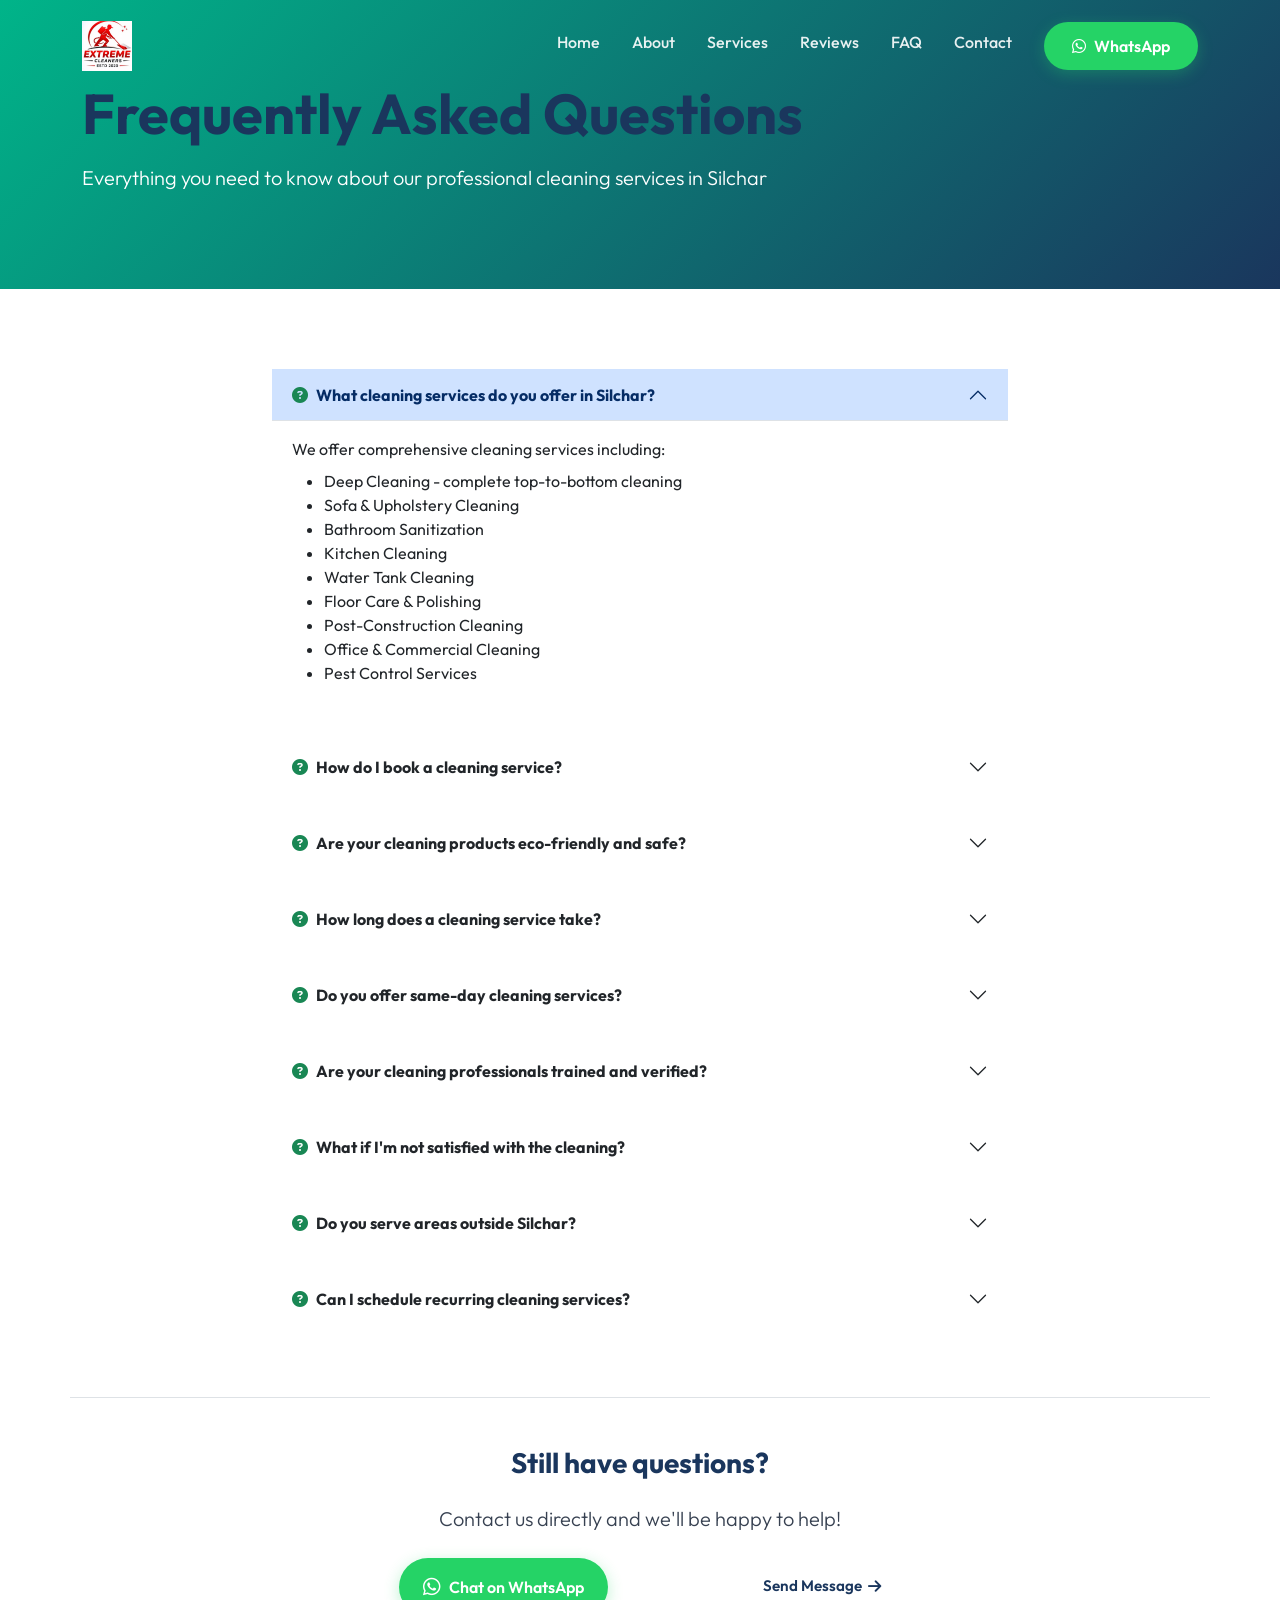
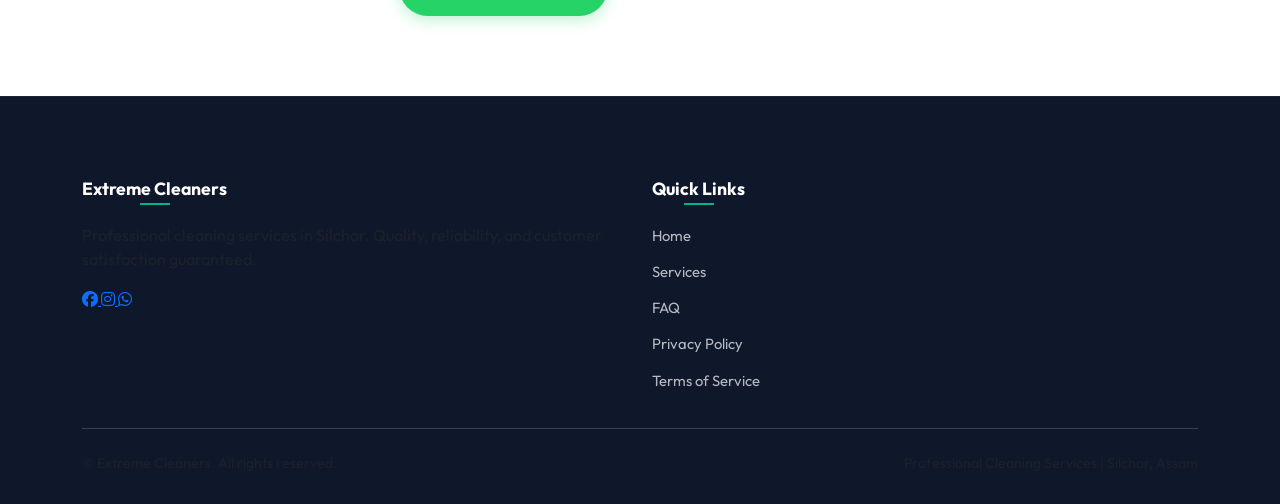
==== commit 54cfdb8c: "fixedprice" ====
--- a/faq.html
+++ b/faq.html
@@ -6,7 +6,7 @@
   <meta name="viewport" content="width=device-width, initial-scale=1.0">
   <title>FAQ - Professional Cleaning Services in Silchar | Extreme Cleaners</title>
   <meta name="description"
-    content="Frequently asked questions about professional cleaning services in Silchar. Learn about our services, pricing, booking process, and cleaning expertise.">
+    content="Frequently asked questions about professional cleaning services in Silchar. Learn about our services, booking process, and cleaning expertise.">
   <meta name="keywords" content="cleaning services FAQ Silchar, professional cleaning questions, booking cleaning services">
   <meta name="robots" content="index, follow">
   <link rel="canonical" href="https://yourwebsite.com/faq.html">
@@ -30,14 +30,6 @@
         "acceptedAnswer": {
           "@type": "Answer",
           "text": "We offer comprehensive cleaning services including deep cleaning, sofa cleaning, bathroom sanitization, kitchen cleaning, water tank cleaning, floor care, post-construction cleaning, office cleaning, and pest control services across Silchar and surrounding areas."
-        }
-      },
-      {
-        "@type": "Question",
-        "name": "How much does professional cleaning cost in Silchar?",
-        "acceptedAnswer": {
-          "@type": "Answer",
-          "text": "Our pricing is transparent and affordable. Bathroom cleaning starts at ₹499, sofa cleaning at ₹799, and deep cleaning at ₹1,499. Prices may vary based on property size and specific requirements. Contact us for a free quote."
         }
       },
       {
@@ -196,31 +188,6 @@
             </div>
           </div>
 
-          <!-- Question 2 -->
-          <div class="accordion accordion-flush mb-4" id="faqAccordion2">
-            <div class="accordion-item">
-              <h2 class="accordion-header">
-                <button class="accordion-button fw-bold collapsed" type="button" data-bs-toggle="collapse"
-                  data-bs-target="#faq2">
-                  <i class="fa-solid fa-question-circle me-2 text-success"></i>
-                  How much does professional cleaning cost in Silchar?
-                </button>
-              </h2>
-              <div id="faq2" class="accordion-collapse collapse" data-bs-parent="#faqAccordion2">
-                <div class="accordion-body">
-                  Our pricing is transparent and competitive:
-                  <ul class="mt-2">
-                    <li><strong>Bathroom Cleaning:</strong> Starting ₹499</li>
-                    <li><strong>Sofa Cleaning:</strong> Starting ₹799</li>
-                    <li><strong>Deep Cleaning:</strong> Starting ₹1,499</li>
-                    <li><strong>Water Tank Cleaning:</strong> Starting ₹800</li>
-                  </ul>
-                  <p class="mt-2">Prices vary based on property size and specific requirements. We provide free quotes for all services.</p>
-                </div>
-              </div>
-            </div>
-          </div>
-
           <!-- Question 3 -->
           <div class="accordion accordion-flush mb-4" id="faqAccordion3">
             <div class="accordion-item">
--- a/css/style.css
+++ b/css/style.css
@@ -136,7 +136,6 @@
 .navbar-custom .navbar-brand .logo-img {
   height: 50px;
   width: 50px;
-  border-radius: 100%;
   object-fit: contain;
   transition: var(--transition-smooth);
 }
@@ -304,6 +303,9 @@
   position: relative;
   z-index: 2;
   margin-top: 4rem;
+  display: flex;
+  flex-wrap: wrap;
+  gap: 0;
 }
 
 .ribbon-item {
@@ -653,15 +655,7 @@
 }
 
 .service-pricing {
-  background-color: #E6F8F3;
-  color: var(--primary-hover);
-  padding: 6px 14px;
-  border-radius: 50px;
-  font-size: 0.85rem;
-  font-weight: 600;
-  align-self: flex-start;
-  margin-bottom: 1.25rem;
-  display: inline-block;
+  display: none !important;
 }
 
 .service-card .btn-whatsapp {
@@ -1564,8 +1558,12 @@
 .footer-logo .footer-logo-img {
   height: 70px;
   width: 70px;
-  border-radius: 100%;
+  border-radius: 0;
   object-fit: contain;
+}
+
+.footer-logo .footer-logo-img.footer-logo-alt {
+  margin-left: 10px;
 }
 
 .footer-desc {
@@ -1810,9 +1808,17 @@
     margin-top: 2rem;
   }
 
+  .hero-ribbon .col-12 {
+    display: grid;
+    grid-template-columns: repeat(2, minmax(0, 1fr));
+    gap: 10px;
+  }
+
   .ribbon-item {
-    width: calc(50% - 10px);
-    margin: 5px;
+    width: 100%;
+    margin: 0;
+    justify-content: center;
+    text-align: center;
   }
 
   .section-title {
@@ -1872,8 +1878,7 @@
     position: fixed;
     top: 0;
     left: 0;
-    width: 50vw;
-    max-width: 360px;
+    width: 70vw;
     height: 100vh;
     background-color: #FFFFFF;
     padding: 1.5rem 1.25rem;
@@ -1910,8 +1915,7 @@
       position: fixed;
       top: 0;
       left: 0;
-      width: 50vw;
-      max-width: 360px;
+      width: 70vw;
       height: 100vh;
       background-color: #FFFFFF;
       padding: 1.5rem 1.25rem;
@@ -1956,12 +1960,12 @@
 
   .hero-badge {
     padding: 8px 14px;
-    font-size: 0.85rem;
+    font-size: 0.8rem;
   }
 
   .ribbon-item {
     width: 100%;
-    margin: 6px 0;
+    margin: 0;
   }
 
   .section-title {
@@ -2015,6 +2019,16 @@
     width: 100%;
   }
 
+  .hero-ribbon .col-12 {
+    gap: 8px;
+  }
+
+  .ribbon-item {
+    padding: 9px 8px;
+    gap: 6px;
+    font-size: 0.78rem;
+  }
+
   .section-title {
     font-size: 1.75rem;
   }
@@ -2057,6 +2071,13 @@
     text-align: center;
   }
 }
+
+ @media (max-width: 400px) {
+      .hero-badge {
+        padding: 7px 12px;
+        font-size: 0.7rem;
+    }
+ }
 
 /* Make primary WhatsApp CTAs responsive on small screens */
 @media (max-width: 768px) {
